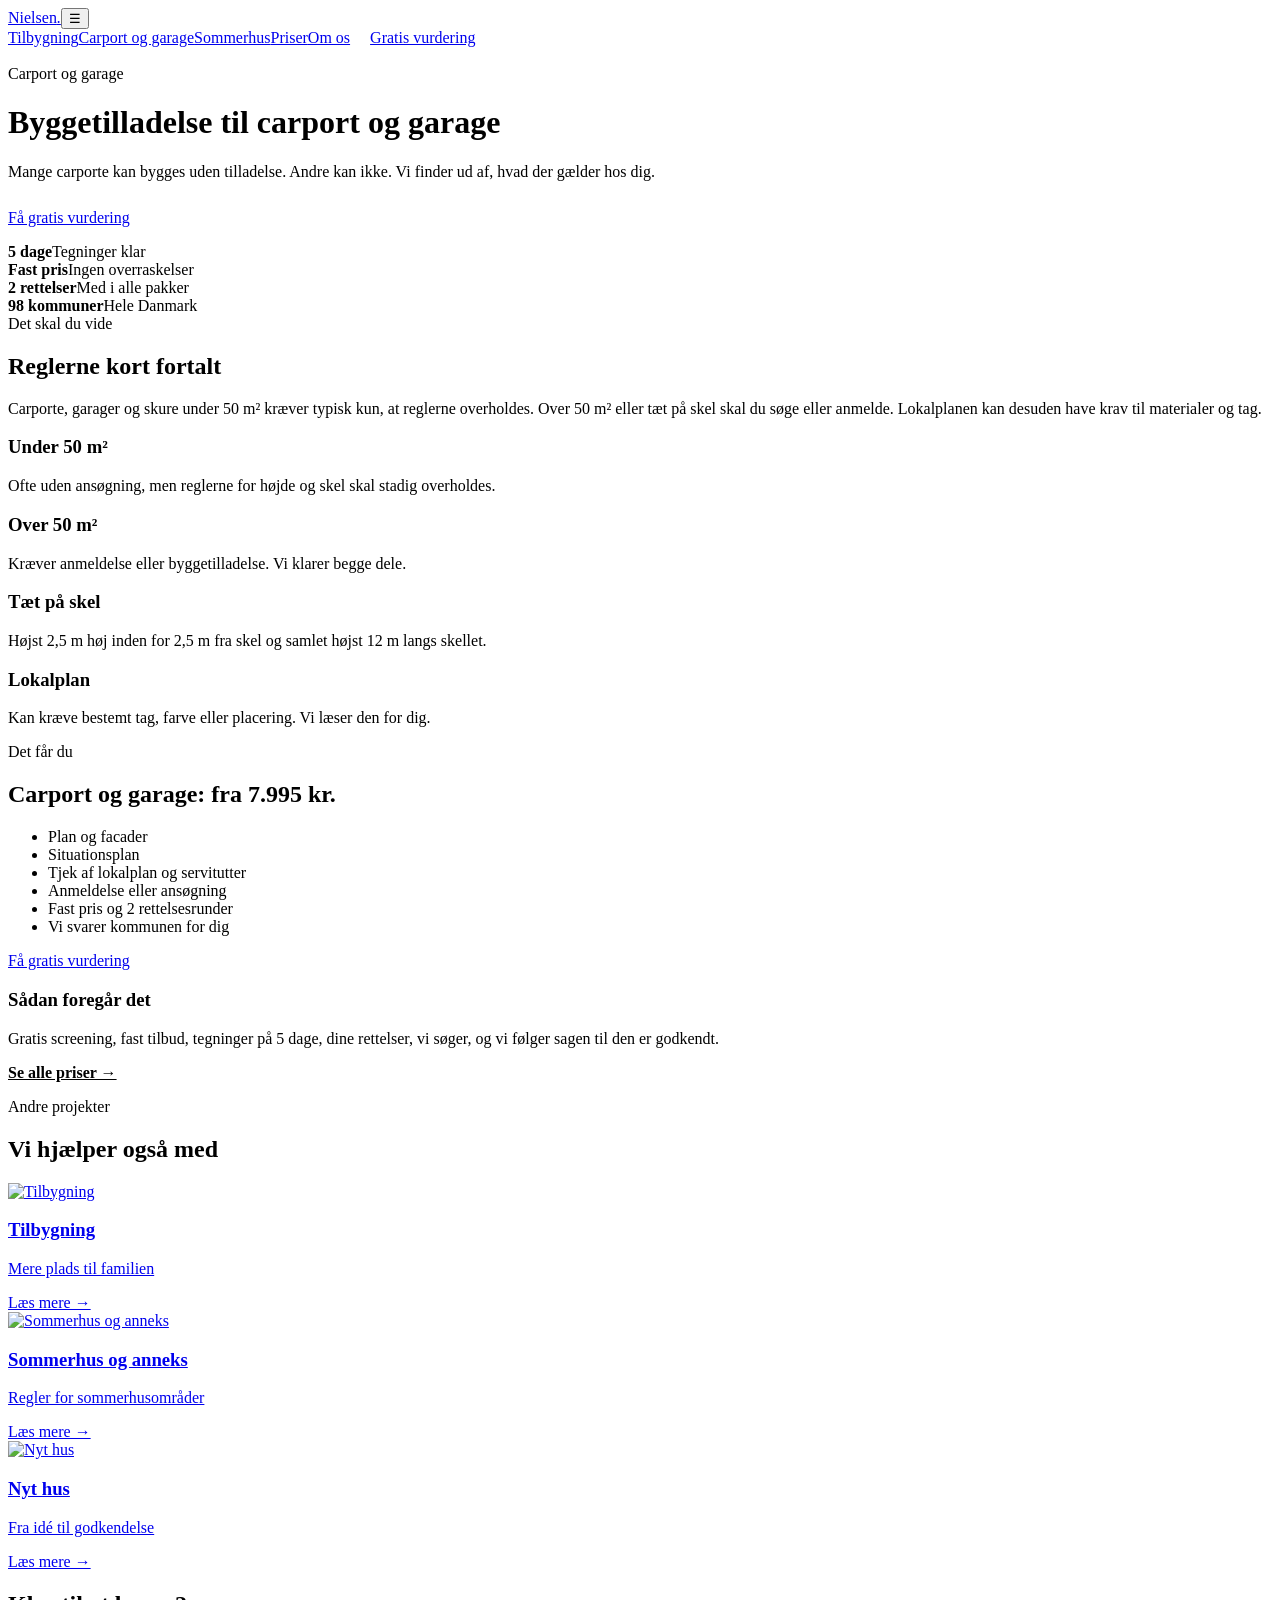
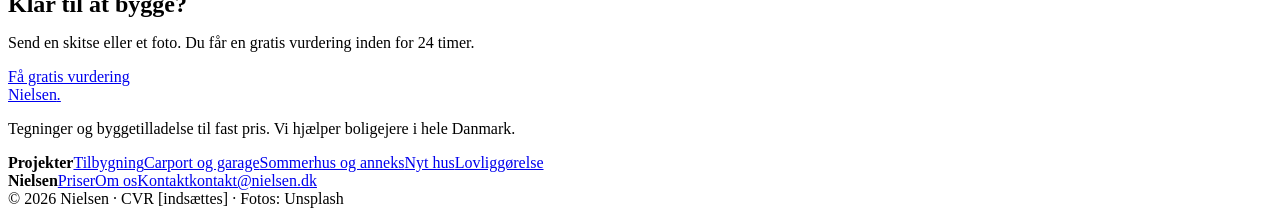
==== carport-garage.html @ 8f0348ac "Ny side: carport-garage.html" ====
<!doctype html><html lang="da"><head><meta charset="utf-8"><meta name="viewport" content="width=device-width,initial-scale=1">
<title>Byggetilladelse til carport og garage | Nielsen</title><meta name="description" content="Mange carporte kan bygges uden tilladelse. Andre kan ikke. Vi finder ud af, hvad der gælder hos dig.">
<link rel="preconnect" href="https://fonts.googleapis.com"><link href="https://fonts.googleapis.com/css2?family=Fraunces:opsz,wght@9..144,600;9..144,700&family=Inter:wght@400;600&display=swap" rel="stylesheet">
<link rel="stylesheet" href="style.css"></head><body>
<header><div class="w"><a class="logo" href="index.html">Nielsen<i>.</i></a><button class="burger" aria-label="Menu" onclick="document.querySelector('nav').classList.toggle('open')">☰</button>
<nav><a href="tilbygning.html">Tilbygning</a><a href="carport-garage.html" class=on>Carport og garage</a><a href="sommerhus-anneks.html">Sommerhus</a><a href="priser.html">Priser</a><a href="om-os.html">Om os</a><a class="btn" style="padding:11px 20px" href="kontakt.html">Gratis vurdering</a></nav></div></header>
<div class="hero small"><img src="img/carport.jpg" alt=""><div class="w"><div class="eyebrow">Carport og garage</div><h1>Byggetilladelse til carport og garage</h1><p class="lead">Mange carporte kan bygges uden tilladelse. Andre kan ikke. Vi finder ud af, hvad der gælder hos dig.</p><p style="margin-top:28px;display:flex;gap:12px;flex-wrap:wrap"><a class="btn" href="kontakt.html">Få gratis vurdering</a><a class="btn ghost" style="color:#fff!important;border-color:rgba(255,255,255,.5)" href="priser.html">Se priser</a></p></div></div><div class="w trust"><div><b>5 dage</b>Tegninger klar</div><div><b>Fast pris</b>Ingen overraskelser</div><div><b>2 rettelser</b>Med i alle pakker</div><div><b>98 kommuner</b>Hele Danmark</div></div><section><div class="w split"><div><div class="eyebrow">Det skal du vide</div><h2>Reglerne kort fortalt</h2><p class="lead">Carporte, garager og skure under 50 m² kræver typisk kun, at reglerne overholdes. Over 50 m² eller tæt på skel skal du søge eller anmelde. Lokalplanen kan desuden have krav til materialer og tag.</p></div><div class="rules"><div class="rule"><h3>Under 50 m²</h3><p class="mut">Ofte uden ansøgning, men reglerne for højde og skel skal stadig overholdes.</p></div><div class="rule"><h3>Over 50 m²</h3><p class="mut">Kræver anmeldelse eller byggetilladelse. Vi klarer begge dele.</p></div><div class="rule"><h3>Tæt på skel</h3><p class="mut">Højst 2,5 m høj inden for 2,5 m fra skel og samlet højst 12 m langs skellet.</p></div><div class="rule"><h3>Lokalplan</h3><p class="mut">Kan kræve bestemt tag, farve eller placering. Vi læser den for dig.</p></div></div></div></section><section class="sand"><div class="w split"><div><div class="eyebrow">Det får du</div><h2>Carport og garage: fra 7.995 kr.</h2><ul class="checks" style="columns:1"><li>Plan og facader</li><li>Situationsplan</li><li>Tjek af lokalplan og servitutter</li><li>Anmeldelse eller ansøgning</li><li>Fast pris og 2 rettelsesrunder</li><li>Vi svarer kommunen for dig</li></ul><p><a class="btn" href="kontakt.html">Få gratis vurdering</a></p></div><div><h3>Sådan foregår det</h3><p class="mut">Gratis screening, fast tilbud, tegninger på 5 dage, dine rettelser, vi søger, og vi følger sagen til den er godkendt.</p><p><a href="priser.html" style="color:var(--acc);font-weight:600">Se alle priser →</a></p></div></div></section><section><div class="w"><div class="head"><div><div class="eyebrow">Andre projekter</div><h2>Vi hjælper også med</h2></div></div><div class="cards"><a class="pcard" href="tilbygning.html"><img src="img/tilbyg.jpg" alt="Tilbygning" loading="lazy"><div><h3>Tilbygning</h3><p class="mut">Mere plads til familien</p><span>Læs mere →</span></div></a><a class="pcard" href="sommerhus-anneks.html"><img src="img/sommer.jpg" alt="Sommerhus og anneks" loading="lazy"><div><h3>Sommerhus og anneks</h3><p class="mut">Regler for sommerhusområder</p><span>Læs mere →</span></div></a><a class="pcard" href="nyt-hus.html"><img src="img/nythus.jpg" alt="Nyt hus" loading="lazy"><div><h3>Nyt hus</h3><p class="mut">Fra idé til godkendelse</p><span>Læs mere →</span></div></a></div></div></section>
<section><div class="w"><div class="cta"><div><h2 style="margin-bottom:8px">Klar til at bygge?</h2><p>Send en skitse eller et foto. Du får en gratis vurdering inden for 24 timer.</p></div><a class="btn light" href="kontakt.html">Få gratis vurdering</a></div></div></section>
<footer><div class="w"><div class="fgrid"><div><a class="logo" href="index.html" style="padding:0">Nielsen<i>.</i></a><p>Tegninger og byggetilladelse til fast pris. Vi hjælper boligejere i hele Danmark.</p></div>
<div><b style="color:var(--ink)">Projekter</b><a href="tilbygning.html">Tilbygning</a><a href="carport-garage.html">Carport og garage</a><a href="sommerhus-anneks.html">Sommerhus og anneks</a><a href="nyt-hus.html">Nyt hus</a><a href="lovliggoerelse.html">Lovliggørelse</a></div>
<div><b style="color:var(--ink)">Nielsen</b><a href="priser.html">Priser</a><a href="om-os.html">Om os</a><a href="kontakt.html">Kontakt</a><a href="mailto:kontakt@nielsen.dk">kontakt@nielsen.dk</a></div></div>
<div>© 2026 Nielsen · CVR [indsættes] · Fotos: Unsplash</div></div></footer>
<script>document.querySelectorAll('[data-calc]').forEach(c=>{const p=c.querySelector('.cp'),k=c.querySelector('.ck'),r=c.querySelector('.res');
const u=()=>{const b=+k.value,x=+p.value;r.textContent=(b+(b<5000?Math.round(x/2):x)).toLocaleString('da-DK')+' kr.'};p.onchange=k.onchange=u;u()})</script>
</body></html>
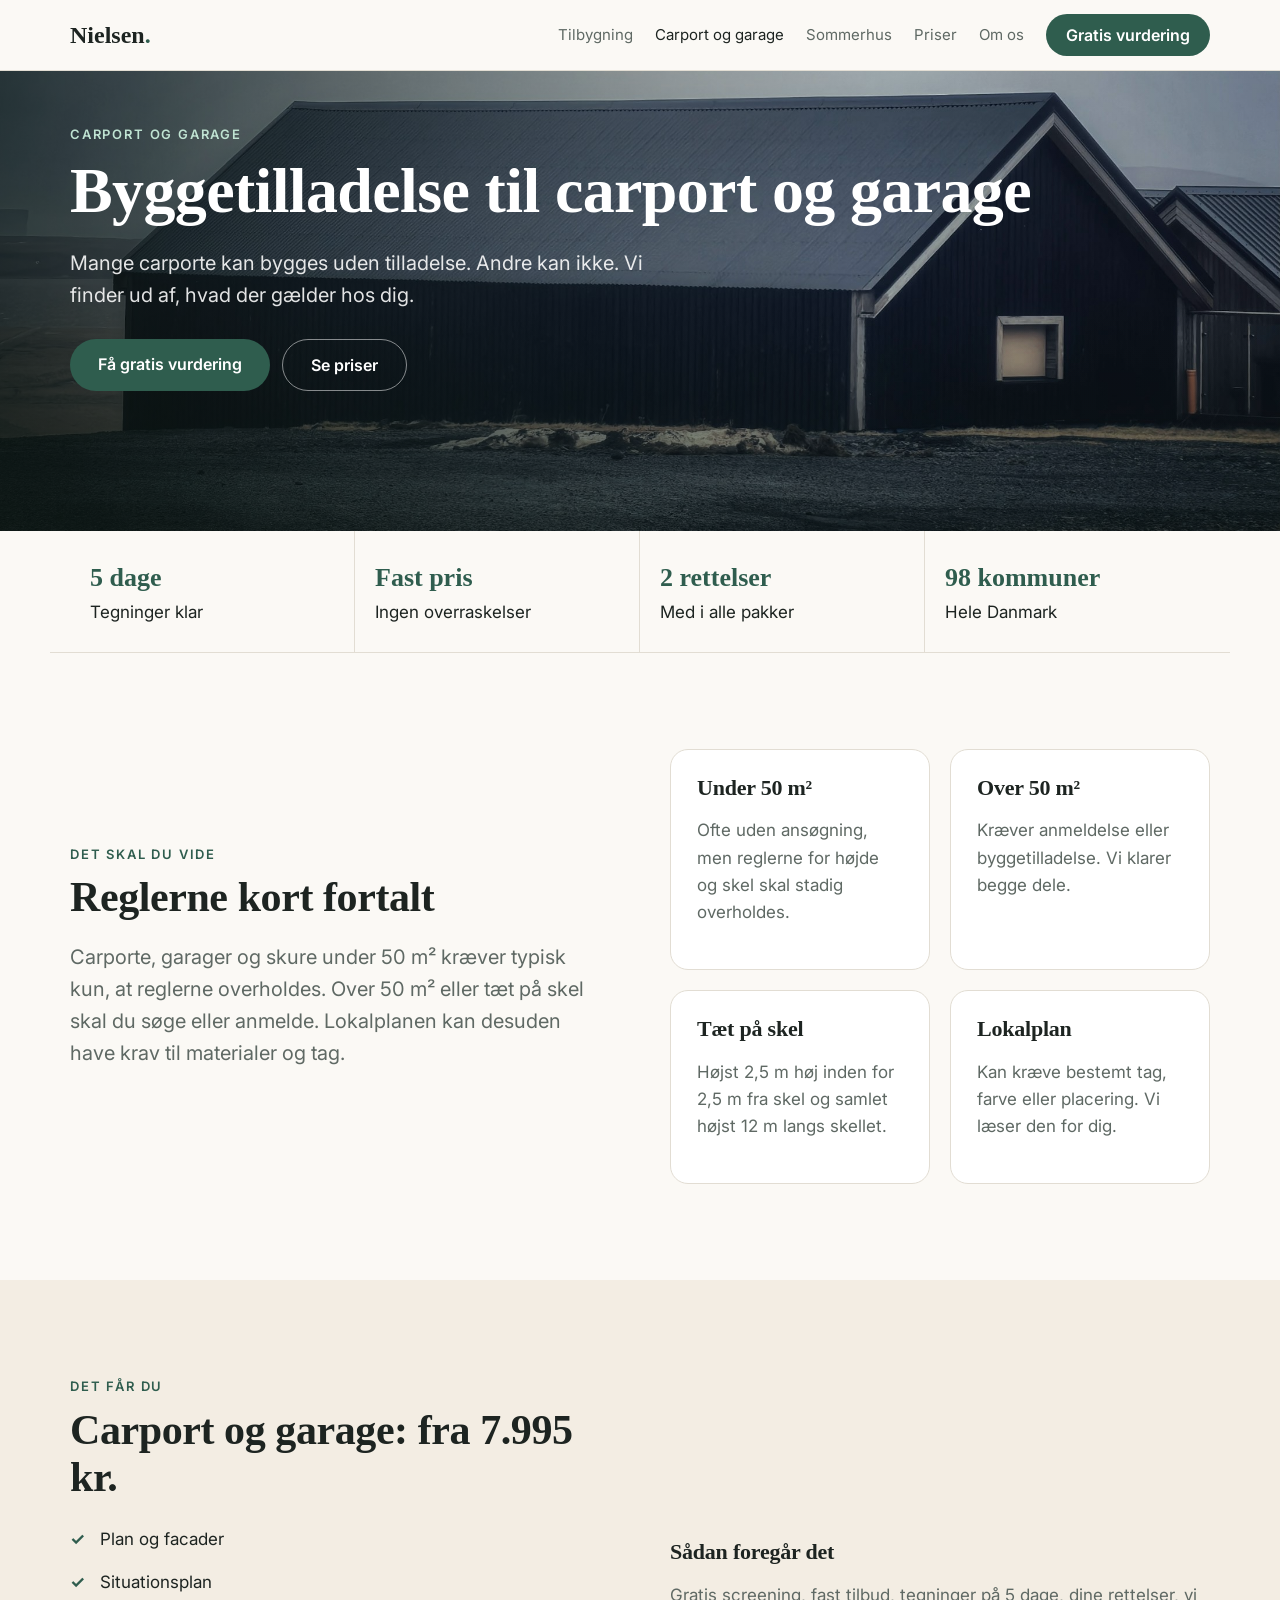
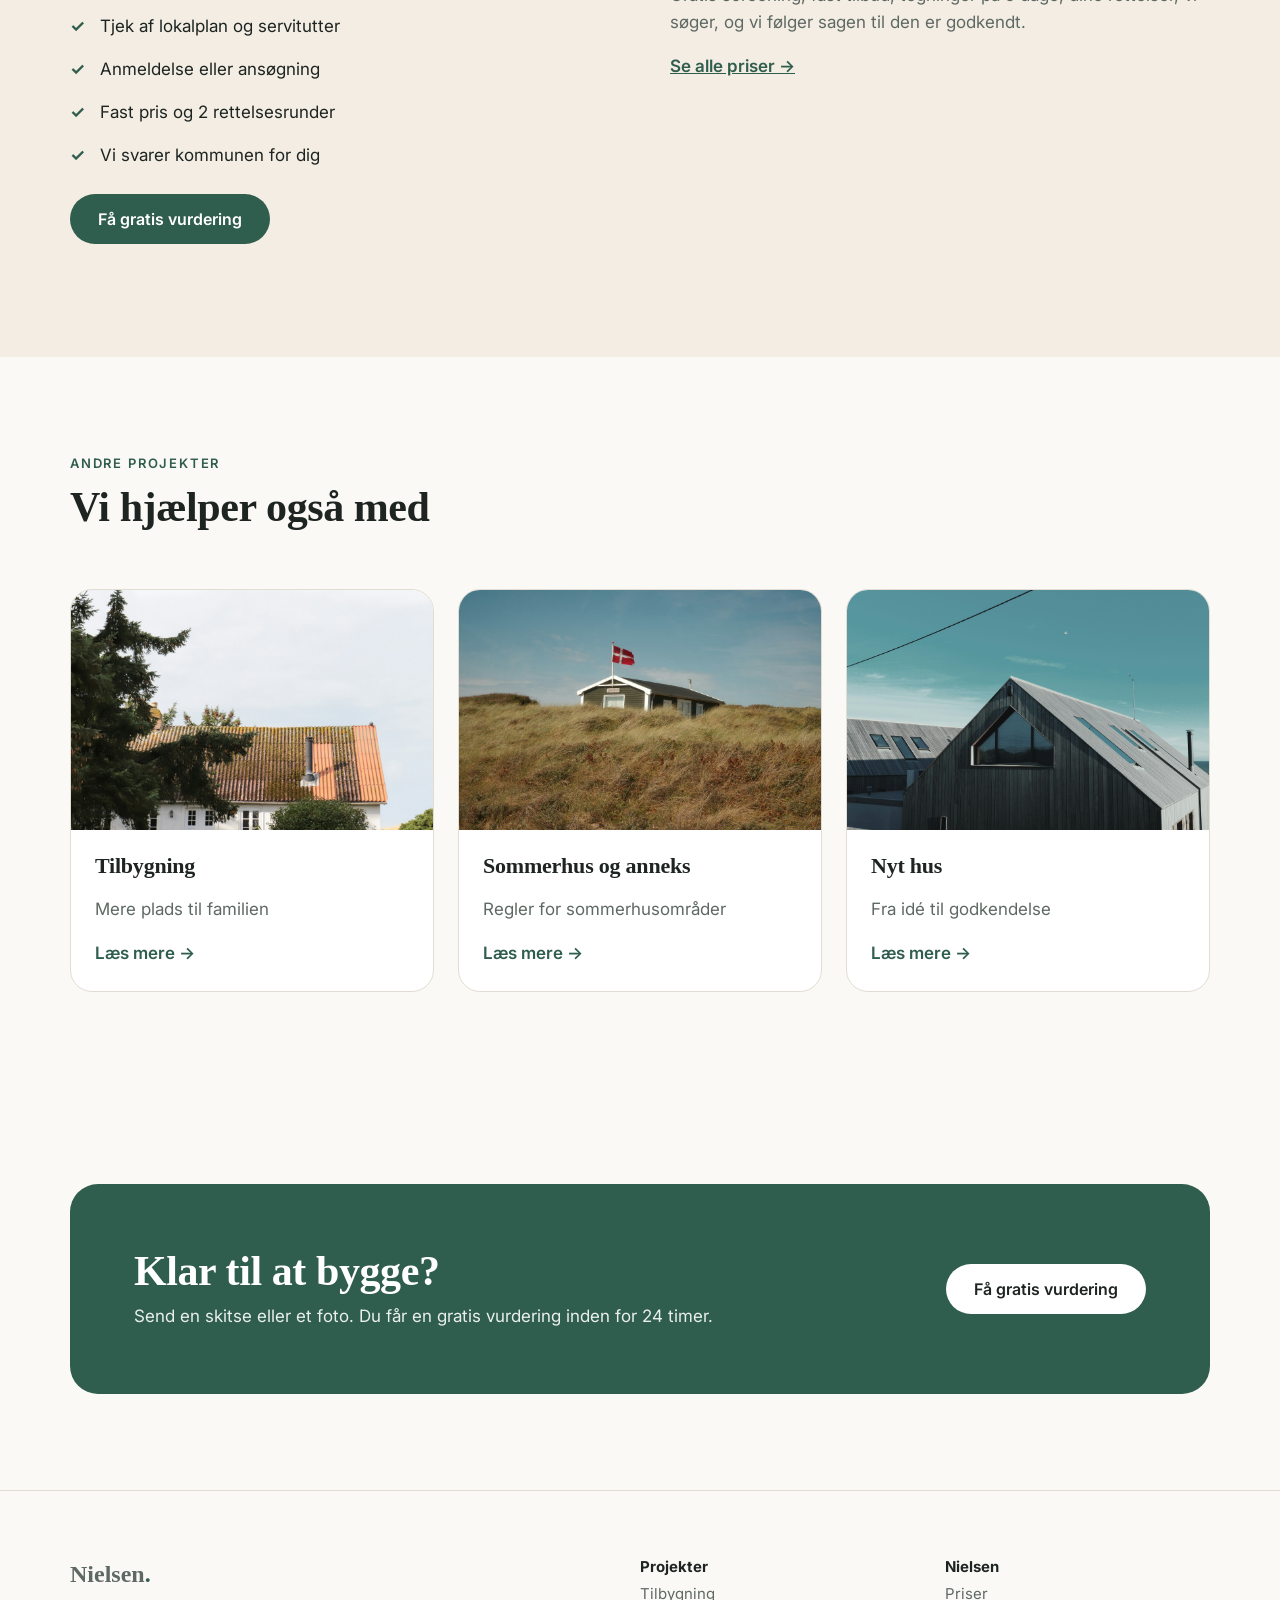
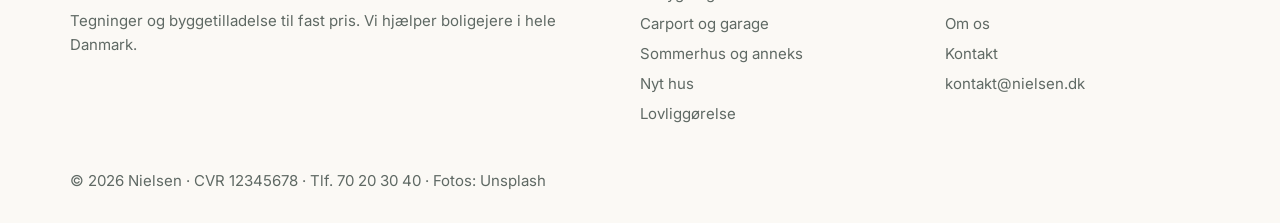
==== commit cb4c8e0a: "Fiktive oplysninger" ====
--- a/carport-garage.html
+++ b/carport-garage.html
@@ -9,7 +9,7 @@
 <footer><div class="w"><div class="fgrid"><div><a class="logo" href="index.html" style="padding:0">Nielsen<i>.</i></a><p>Tegninger og byggetilladelse til fast pris. Vi hjælper boligejere i hele Danmark.</p></div>
 <div><b style="color:var(--ink)">Projekter</b><a href="tilbygning.html">Tilbygning</a><a href="carport-garage.html">Carport og garage</a><a href="sommerhus-anneks.html">Sommerhus og anneks</a><a href="nyt-hus.html">Nyt hus</a><a href="lovliggoerelse.html">Lovliggørelse</a></div>
 <div><b style="color:var(--ink)">Nielsen</b><a href="priser.html">Priser</a><a href="om-os.html">Om os</a><a href="kontakt.html">Kontakt</a><a href="mailto:kontakt@nielsen.dk">kontakt@nielsen.dk</a></div></div>
-<div>© 2026 Nielsen · CVR [indsættes] · Fotos: Unsplash</div></div></footer>
+<div>© 2026 Nielsen · CVR 12345678 · Tlf. 70 20 30 40 · Fotos: Unsplash</div></div></footer>
 <script>document.querySelectorAll('[data-calc]').forEach(c=>{const p=c.querySelector('.cp'),k=c.querySelector('.ck'),r=c.querySelector('.res');
 const u=()=>{const b=+k.value,x=+p.value;r.textContent=(b+(b<5000?Math.round(x/2):x)).toLocaleString('da-DK')+' kr.'};p.onchange=k.onchange=u;u()})</script>
 </body></html>
--- a/style.css
+++ b/style.css
@@ -0,0 +1,56 @@
+:root{--bg:#fbf9f5;--ink:#1d2421;--mut:#5f6964;--acc:#2f5d4e;--acc-ink:#fff;--soft:#eef2ec;--sand:#f3ede3;--line:#e2ddd3;--card:#fff}
+@media (prefers-color-scheme:dark){:root:not([data-theme="light"]){--bg:#121614;--ink:#eef1ee;--mut:#a5afa9;--acc:#7cc0a5;--acc-ink:#0f1a15;--soft:#1a2420;--sand:#1c1f1b;--line:#2a332e;--card:#181d1a}}
+:root[data-theme="dark"]{--bg:#121614;--ink:#eef1ee;--mut:#a5afa9;--acc:#7cc0a5;--acc-ink:#0f1a15;--soft:#1a2420;--sand:#1c1f1b;--line:#2a332e;--card:#181d1a}
+*{box-sizing:border-box}html{scroll-behavior:smooth}body{margin:0;background:var(--bg);color:var(--ink);font:17px/1.6 Inter,system-ui,sans-serif}
+img{max-width:100%;display:block}a{color:inherit}.w{max-width:1180px;margin:auto;padding:0 20px}
+h1,h2,h3{font-family:Fraunces,Georgia,serif;font-weight:600;letter-spacing:-.01em;line-height:1.12;margin:0 0 14px}
+h1{font-size:clamp(36px,6vw,64px)}h2{font-size:clamp(28px,4vw,42px)}h3{font-size:22px}
+.eyebrow{text-transform:uppercase;letter-spacing:.14em;font-size:13px;font-weight:600;color:var(--acc);margin-bottom:10px}
+.mut{color:var(--mut)}.lead{font-size:20px;color:var(--mut);max-width:620px}
+header{position:sticky;top:0;z-index:20;background:color-mix(in srgb,var(--bg) 92%,transparent);backdrop-filter:blur(8px);border-bottom:1px solid var(--line)}
+header .w{display:flex;align-items:center;justify-content:space-between;height:70px;gap:16px}
+.logo{font-family:Fraunces,Georgia,serif;font-size:24px;font-weight:700;text-decoration:none}.logo i{color:var(--acc);font-style:normal}
+nav{display:flex;gap:22px;align-items:center}nav a{text-decoration:none;font-size:15px;color:var(--mut)}nav a:hover,nav a.on{color:var(--ink)}
+.btn{display:inline-block;background:var(--acc);color:var(--acc-ink)!important;padding:15px 28px;border-radius:999px;text-decoration:none;font-weight:600;border:0;font:600 16px Inter,sans-serif;cursor:pointer;transition:transform .15s}
+.btn:hover{transform:translateY(-2px)}.btn.ghost{background:transparent;color:var(--ink)!important;border:1.5px solid var(--line)}.btn.light{background:#fff;color:#1d2421!important}
+.hero{position:relative;min-height:640px;display:flex;align-items:flex-end;color:#fff;overflow:hidden}
+.hero img{position:absolute;inset:0;width:100%;height:100%;object-fit:cover}
+.hero:after{content:"";position:absolute;inset:0;background:linear-gradient(90deg,rgba(10,20,15,.7),rgba(10,20,15,.15) 70%),linear-gradient(180deg,transparent 50%,rgba(10,20,15,.5))}
+.hero .w{position:relative;z-index:2;padding-bottom:70px;width:100%}.hero .lead{color:rgba(255,255,255,.88)}.hero .eyebrow{color:#bfe3d2}
+.hero.small{min-height:460px}.hero.small img{object-position:center 70%}
+.trust{display:grid;grid-template-columns:repeat(4,1fr);border-bottom:1px solid var(--line)}
+.trust div{padding:26px 20px;border-right:1px solid var(--line)}.trust div:last-child{border:0}.trust b{display:block;font-family:Fraunces,serif;font-size:26px;color:var(--acc)}
+section{padding:96px 0}.sand{background:var(--sand)}.soft{background:var(--soft)}
+.head{display:flex;justify-content:space-between;align-items:end;gap:30px;margin-bottom:44px;flex-wrap:wrap}
+.cards{display:grid;grid-template-columns:repeat(3,1fr);gap:24px}
+.pcard{background:var(--card);border:1px solid var(--line);border-radius:22px;overflow:hidden;text-decoration:none;transition:transform .2s,box-shadow .2s;display:flex;flex-direction:column}
+.pcard:hover{transform:translateY(-4px);box-shadow:0 18px 40px rgba(0,0,0,.08)}
+.pcard img{height:240px;width:100%;object-fit:cover}.pcard div{padding:24px}.pcard span{color:var(--acc);font-weight:600}
+.prices{display:grid;grid-template-columns:repeat(3,1fr);gap:24px;align-items:stretch}
+.price{background:var(--card);border:1px solid var(--line);border-radius:22px;padding:34px;display:flex;flex-direction:column}
+.price.hot{background:var(--acc);color:var(--acc-ink);border:0}.price.hot .mut,.price.hot li{color:inherit;opacity:.9}.price.hot .btn{background:var(--acc-ink);color:var(--acc)!important}
+.amount{font-family:Fraunces,serif;font-size:46px;font-weight:600;margin:10px 0}.amount small{font:400 16px Inter}
+.price ul{list-style:none;padding:0;margin:18px 0 28px;flex:1}.price li{padding:7px 0 7px 28px;position:relative;color:var(--mut)}
+.price li:before{content:"✓";position:absolute;left:0;color:var(--acc);font-weight:700}.price.hot li:before{color:inherit}
+.tag{display:inline-block;background:rgba(255,255,255,.2);padding:4px 12px;border-radius:99px;font-size:13px;font-weight:600}
+.steps{display:grid;grid-template-columns:repeat(3,1fr);gap:36px 30px;counter-reset:s}
+.step{counter-increment:s;padding-top:20px;border-top:2px solid var(--line)}
+.step:before{content:"0" counter(s);font-family:Fraunces,serif;font-size:40px;color:var(--acc);display:block;line-height:1;margin-bottom:12px}
+.split{display:grid;grid-template-columns:1fr 1fr;gap:60px;align-items:center}
+.split img{border-radius:24px;aspect-ratio:4/5;object-fit:cover;width:100%}
+.calc{background:var(--card);border:1px solid var(--line);border-radius:24px;padding:36px}
+label{display:block;font-size:14px;font-weight:600;margin:0 0 6px}
+select,input,textarea{width:100%;padding:14px 16px;border:1px solid var(--line);border-radius:12px;font:inherit;background:var(--bg);color:var(--ink);margin-bottom:16px}
+.res{font-family:Fraunces,serif;font-size:56px;color:var(--acc);line-height:1;margin:8px 0 20px}
+details{border-bottom:1px solid var(--line);padding:22px 0}summary{font-weight:600;font-size:18px;cursor:pointer;list-style:none;display:flex;justify-content:space-between}
+summary:after{content:"+";color:var(--acc);font-size:24px;line-height:1}details[open] summary:after{content:"–"}details p{color:var(--mut);margin:12px 0 0}
+.cta{background:var(--acc);color:var(--acc-ink);border-radius:28px;padding:64px;display:flex;justify-content:space-between;align-items:center;gap:30px;flex-wrap:wrap}
+.cta p{opacity:.9;margin:0}
+.checks{columns:2;gap:30px;padding:0;list-style:none}.checks li{padding:8px 0 8px 30px;position:relative;break-inside:avoid}.checks li:before{content:"✓";position:absolute;left:0;color:var(--acc);font-weight:700}
+.rules{display:grid;grid-template-columns:repeat(2,1fr);gap:20px}.rule{background:var(--card);border:1px solid var(--line);border-radius:18px;padding:26px}
+footer{padding:64px 0 30px;border-top:1px solid var(--line);font-size:15px;color:var(--mut)}
+.fgrid{display:grid;grid-template-columns:2fr 1fr 1fr;gap:40px;margin-bottom:40px}footer a{display:block;text-decoration:none;padding:3px 0}footer a:hover{color:var(--ink)}
+.burger{display:none;background:none;border:0;font-size:26px;color:var(--ink);cursor:pointer}
+@media(max-width:900px){nav{display:none;position:absolute;top:70px;left:0;right:0;background:var(--bg);flex-direction:column;padding:20px;border-bottom:1px solid var(--line)}nav.open{display:flex}.burger{display:block}
+.cards,.prices,.steps,.split,.rules,.fgrid{grid-template-columns:1fr}.trust{grid-template-columns:1fr 1fr}.trust div:nth-child(2){border-right:0}.trust div{border-bottom:1px solid var(--line)}
+section{padding:64px 0}.hero{min-height:560px}.cta{padding:36px}.checks{columns:1}.split img{aspect-ratio:4/3}}
